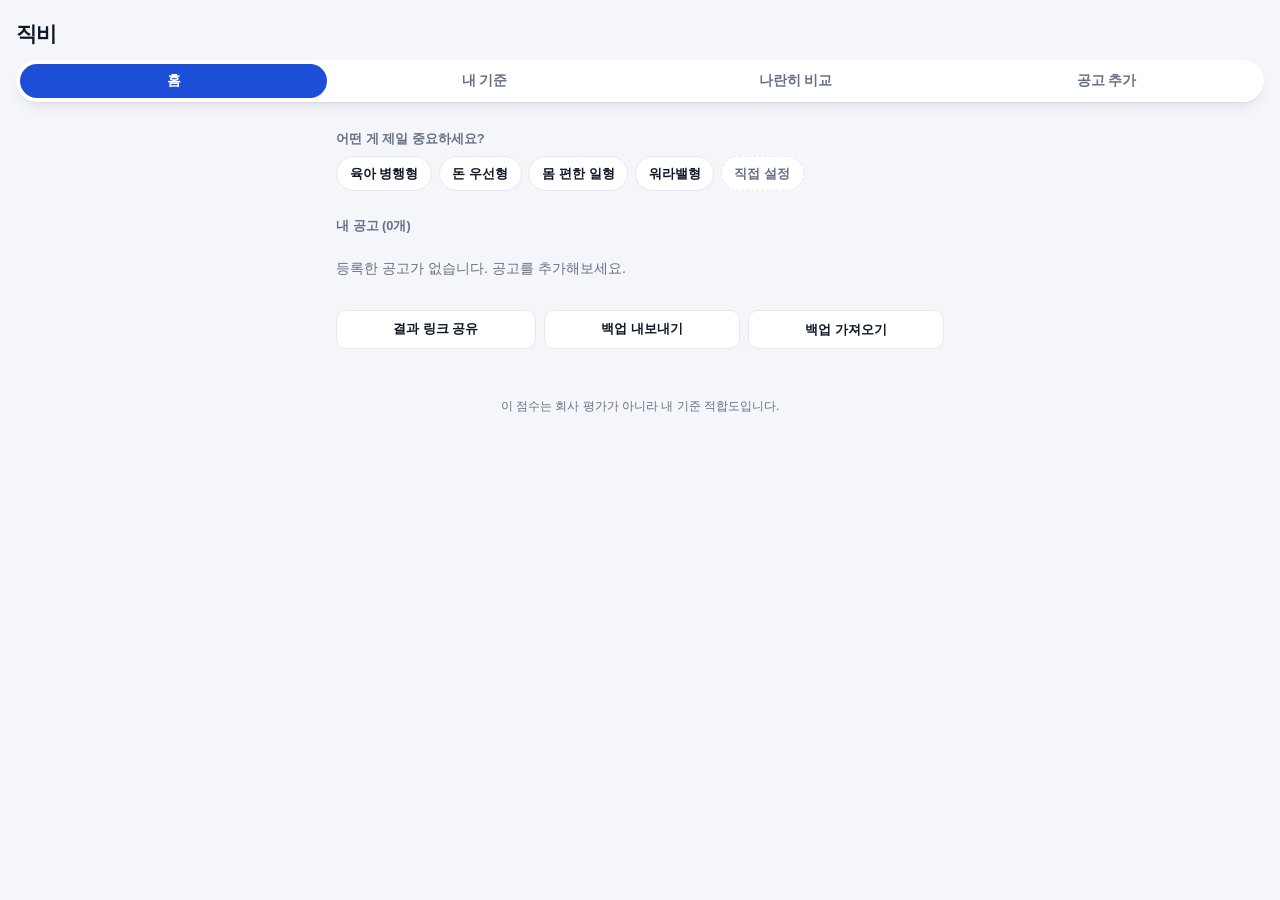
==== docs/index.html @ 04a10ad5 ""공고를 빠르게 옮겨오는 법" 도움말을 홈 → 공고 추가 화면으로 이동 읽어야 할 시점이 공고를 등록하려는 순간인데 홈 목록 아래에 있어서, 정작 등록 화면에 들어오면 안 보였음." ====
<!DOCTYPE html>
<html lang="ko">
<head>
<meta charset="UTF-8">
<meta name="viewport" content="width=device-width, initial-scale=1, viewport-fit=cover">
<title>직비</title>
<meta name="theme-color" content="#1d4ed8">
<meta name="description" content="여러 채용공고를 내 우선순위대로 채점해 순위를 매겨주는 계산기. 서버·가입 없이 무료로 사용합니다.">
<link rel="manifest" href="manifest.json">
<link rel="icon" href="icon.svg">
<link rel="stylesheet" href="css/style.css">
</head>
<body>

<header class="topbar">
  <h1 data-i18n="app.title"></h1>
  <nav class="topnav">
    <button type="button" data-nav="home" data-i18n="nav.home"></button>
    <button type="button" data-nav="criteria" data-i18n="nav.criteria"></button>
    <button type="button" data-nav="compare" data-i18n="nav.compare"></button>
    <button type="button" id="add-job-btn" data-i18n="nav.addJob"></button>
  </nav>
</header>

<div id="share-banner" class="banner" hidden data-i18n="share.viewOnly"></div>

<main>

  <!-- ① 홈 -->
  <section id="view-home" class="view">
    <p class="question" data-i18n="home.question"></p>
    <div class="template-row">
      <button type="button" class="template-btn" data-template="parenting" data-i18n="template.parenting"></button>
      <button type="button" class="template-btn" data-template="money" data-i18n="template.money"></button>
      <button type="button" class="template-btn" data-template="easy" data-i18n="template.easy"></button>
      <button type="button" class="template-btn" data-template="balance" data-i18n="template.balance"></button>
      <button type="button" class="template-btn ghost" data-template="custom" data-i18n="template.custom"></button>
    </div>

    <h2 id="job-count-label"></h2>
    <p id="explain-text" class="explain"></p>
    <div id="job-list"></div>

    <div class="action-row secondary-row">
      <button type="button" id="share-btn" data-i18n="share.link"></button>
      <button type="button" id="backup-export-btn" data-i18n="backup.export"></button>
      <label class="file-label">
        <span data-i18n="backup.import"></span>
        <input type="file" id="backup-import-input" accept="application/json" hidden>
      </label>
    </div>
  </section>

  <!-- ② 내 기준 (중요도 + 필수조건 + 희망값) -->
  <section id="view-criteria" class="view" hidden>
    <h2 data-i18n="criteria.title"></h2>

    <div id="criteria-live-rank" class="live-rank"></div>

    <h3 data-i18n="criteria.weightHeader"></h3>
    <div class="weight-list">
      <!-- 항목당: 라벨 + 네이티브 range 슬라이더(0~5) + 별 표시. 라이브러리 없음. -->
      <div class="weight-row">
        <label data-i18n="weight.pay"></label>
        <input type="range" min="0" max="5" step="1" data-weight="pay">
        <span class="star-label" data-star-label="pay"></span>
      </div>
      <div class="weight-row">
        <label data-i18n="weight.commute"></label>
        <input type="range" min="0" max="5" step="1" data-weight="commute">
        <span class="star-label" data-star-label="commute"></span>
      </div>
      <div class="weight-row">
        <label data-i18n="weight.endTime"></label>
        <input type="range" min="0" max="5" step="1" data-weight="endTime">
        <span class="star-label" data-star-label="endTime"></span>
      </div>
      <div class="weight-row">
        <label data-i18n="weight.startTime"></label>
        <input type="range" min="0" max="5" step="1" data-weight="startTime">
        <span class="star-label" data-star-label="startTime"></span>
      </div>
      <div class="weight-row">
        <label data-i18n="weight.days"></label>
        <input type="range" min="0" max="5" step="1" data-weight="days">
        <span class="star-label" data-star-label="days"></span>
      </div>
      <div class="weight-row">
        <label data-i18n="weight.intensity"></label>
        <input type="range" min="0" max="5" step="1" data-weight="intensity">
        <span class="star-label" data-star-label="intensity"></span>
      </div>
      <div class="weight-row">
        <label data-i18n="weight.stability"></label>
        <input type="range" min="0" max="5" step="1" data-weight="stability">
        <span class="star-label" data-star-label="stability"></span>
      </div>
    </div>

    <h3 data-i18n="criteria.limitHeader"></h3>
    <div class="limit-list">
      <div class="field-row">
        <label for="limit-minPay" data-i18n="limit.minPay"></label>
        <input type="number" id="limit-minPay" min="0" inputmode="numeric" placeholder="—">
        <span data-i18n="unit.manwon"></span>
      </div>
      <div class="field-row">
        <label for="limit-maxEndTime" data-i18n="limit.maxEndTime"></label>
        <input type="time" id="limit-maxEndTime">
      </div>
      <div class="field-row">
        <label for="limit-maxCommute" data-i18n="limit.maxCommute"></label>
        <input type="number" id="limit-maxCommute" min="0" inputmode="numeric" placeholder="—">
        <span data-i18n="unit.min"></span>
      </div>
      <div class="field-row">
        <label for="limit-maxDays" data-i18n="limit.maxDays"></label>
        <input type="number" id="limit-maxDays" min="1" max="7" inputmode="numeric" placeholder="—">
        <span data-i18n="unit.day"></span>
      </div>
    </div>

    <details class="target-details">
      <summary data-i18n="criteria.targetHeader"></summary>
      <div class="field-row">
        <label for="target-commute" data-i18n="target.commute"></label>
        <input type="number" id="target-commute" min="0" inputmode="numeric">
        <span data-i18n="unit.min"></span>
      </div>
      <div class="field-row">
        <label for="target-endTime" data-i18n="target.endTime"></label>
        <input type="time" id="target-endTime">
      </div>
      <div class="field-row">
        <label for="target-startTime" data-i18n="target.startTime"></label>
        <input type="time" id="target-startTime">
      </div>
      <div class="field-row">
        <label for="target-days" data-i18n="target.days"></label>
        <input type="number" id="target-days" min="1" max="7" inputmode="numeric">
        <span data-i18n="unit.day"></span>
      </div>
    </details>

    <div class="action-row">
      <button type="button" id="criteria-save-btn" class="primary" data-i18n="criteria.save"></button>
      <button type="button" data-nav="home" data-i18n="compare.back"></button>
    </div>
  </section>

  <!-- ③ 공고 등록 -->
  <section id="view-jobform" class="view" hidden>
    <h2 data-i18n="job.formTitle"></h2>

    <details class="copy-help">
      <summary data-i18n="job.shareHelp.summary"></summary>
      <p data-i18n="job.shareHelp.intro"></p>
      <ol>
        <li data-i18n="job.shareHelp.step1"></li>
        <li data-i18n="job.shareHelp.step2"></li>
        <li data-i18n="job.shareHelp.step3"></li>
      </ol>
      <p data-i18n="job.shareHelp.note"></p>
    </details>

    <details class="copy-help">
      <summary data-i18n="job.copyHelp.summary"></summary>
      <p data-i18n="job.copyHelp.intro"></p>
      <p class="copy-help-method" data-i18n="job.copyHelp.method1Title"></p>
      <ol>
        <li data-i18n="job.copyHelp.step1"></li>
        <li data-i18n="job.copyHelp.step2"></li>
        <li data-i18n="job.copyHelp.step3"></li>
      </ol>
      <p class="copy-help-method" data-i18n="job.copyHelp.method2Title"></p>
      <ol>
        <li data-i18n="job.copyHelp.step4"></li>
        <li data-i18n="job.copyHelp.step5"></li>
      </ol>
      <p data-i18n="job.copyHelp.fallback"></p>
    </details>

    <div class="paste-box">
      <label for="jf-paste" data-i18n="job.paste.label"></label>
      <textarea id="jf-paste" rows="3" data-i18n-placeholder="job.paste.placeholder"></textarea>
      <button type="button" id="jf-paste-apply" data-i18n="job.paste.apply"></button>
      <p id="jf-paste-result" class="paste-result"></p>
    </div>

    <div class="field-row">
      <label for="jf-name" data-i18n="job.name"></label>
      <input type="text" id="jf-name" maxlength="40">
      <span class="field-error" id="jf-name-err"></span>
    </div>

    <div class="field-row">
      <label for="jf-payAmount" data-i18n="job.pay"></label>
      <input type="number" id="jf-payAmount" min="0" inputmode="numeric">
      <span id="jf-payUnit"></span>
      <select id="jf-payType">
        <option value="monthly" data-i18n="job.payType.monthly"></option>
        <option value="hourly" data-i18n="job.payType.hourly"></option>
      </select>
      <span class="field-error" id="jf-payAmount-err"></span>
    </div>

    <div class="field-row">
      <label for="jf-start" data-i18n="job.start"></label>
      <input type="time" id="jf-start">
      <span class="field-error" id="jf-start-err"></span>
      <label for="jf-end" data-i18n="job.end"></label>
      <input type="time" id="jf-end">
      <span class="field-error" id="jf-end-err"></span>
    </div>

    <div class="field-row">
      <label for="jf-days" data-i18n="job.days"></label>
      <input type="number" id="jf-days" min="1" max="7" value="5">
      <span data-i18n="unit.day"></span>
    </div>

    <div class="field-row">
      <label for="jf-commute" data-i18n="job.commute"></label>
      <input type="number" id="jf-commute" min="0" inputmode="numeric">
      <span data-i18n="unit.min"></span>
      <span class="field-error" id="jf-commute-err"></span>
    </div>

    <details class="jobform-more">
      <summary data-i18n="job.more"></summary>
      <div class="field-row">
        <label for="jf-break" data-i18n="job.break"></label>
        <input type="number" id="jf-break" min="0" placeholder="0">
        <span data-i18n="unit.min"></span>
      </div>
      <div class="field-row">
        <label for="jf-intensity" data-i18n="job.intensity"></label>
        <select id="jf-intensity"></select>
      </div>
      <div class="field-row">
        <label for="jf-employmentType" data-i18n="job.employmentType"></label>
        <select id="jf-employmentType"></select>
      </div>
      <div class="field-row">
        <label for="jf-insurance" data-i18n="job.insurance"></label>
        <input type="checkbox" id="jf-insurance">
      </div>
      <div class="field-row">
        <label for="jf-weekendWork" data-i18n="job.weekendWork"></label>
        <input type="checkbox" id="jf-weekendWork">
      </div>
    </details>

    <div class="action-row">
      <button type="button" id="jobform-save-btn" class="primary" data-i18n="job.save"></button>
      <button type="button" id="jobform-cancel-btn" data-i18n="job.cancel"></button>
      <button type="button" id="jf-delete" class="danger" hidden data-i18n="job.delete"></button>
    </div>
  </section>

  <!-- ④ 나란히 비교 -->
  <section id="view-compare" class="view" hidden>
    <h2 data-i18n="compare.title"></h2>
    <div id="compare-table-wrap" class="scroll-x"></div>
    <div class="action-row">
      <button type="button" data-nav="home" data-i18n="compare.back"></button>
    </div>
  </section>

</main>

<footer>
  <p data-i18n="app.footer.disclaimer"></p>
</footer>

<script src="js/strings.ko.js"></script>
<script src="js/i18n.js"></script>
<script src="js/score.js"></script>
<script src="js/shareParse.js"></script>
<script src="js/app.js"></script>
</body>
</html>
---- docs/css/style.css ----
:root {
  --bg: #f4f6fa;
  --surface: #ffffff;
  --text: #101828;
  --muted: #667085;
  --accent: #1d4ed8;
  --accent-weak: #eaf0fe;
  --border: #e4e8f0;
  --danger: #d92d20;
  --hero-from: #1d4ed8;
  --hero-to: #1b3a9e;
  --hero-ink: #ffffff;
  --hero-ink-weak: rgba(255, 255, 255, 0.82);
  --radius: 16px;
  --radius-sm: 10px;
  --shadow: 0 1px 2px rgba(16, 24, 40, 0.06), 0 8px 18px -9px rgba(16, 24, 40, 0.16);
  --shadow-hero: 0 12px 26px -11px rgba(29, 78, 216, 0.6);
}
@media (prefers-color-scheme: dark) {
  :root {
    --bg: #0e1116;
    --surface: #181d25;
    --text: #e8ecf2;
    --muted: #94a1b5;
    --accent: #7ca0ff;
    --accent-weak: #18243d;
    --border: #262e3a;
    --danger: #f07267;
    --hero-from: #2c5ce0;
    --hero-to: #1a2f6b;
    --shadow: 0 1px 2px rgba(0, 0, 0, 0.5), 0 8px 18px -9px rgba(0, 0, 0, 0.8);
    --shadow-hero: 0 12px 26px -11px rgba(0, 0, 0, 0.7);
  }
}

* { box-sizing: border-box; }
body {
  margin: 0;
  background: var(--bg);
  color: var(--text);
  font-family: -apple-system, BlinkMacSystemFont, "Apple SD Gothic Neo", "Malgun Gothic", sans-serif;
  line-height: 1.5;
  padding-bottom: 3rem;
}

.topbar {
  background: var(--bg);
  padding: 1.1rem 1rem 0.7rem;
  position: sticky;
  top: 0;
  z-index: 10;
}
.topbar h1 { font-size: 1.3rem; font-weight: 900; letter-spacing: -0.04em; margin: 0 0 0.7rem; }
/* 세그먼트 pill 하나 안에 4개 — 버튼 4개가 각자 테두리를 갖는 것보다 조용하다. */
.topnav {
  display: flex;
  gap: 0.25rem;
  background: var(--surface);
  border-radius: 999px;
  padding: 0.25rem;
  box-shadow: var(--shadow);
}
.topnav button {
  flex: 1;
  padding: 0.5rem 0.3rem;
  border: none;
  background: transparent;
  border-radius: 999px;
  font-size: 0.85rem;
  font-weight: 600;
  color: var(--muted);
  cursor: pointer;
}
.topnav button.active { background: var(--accent); color: #fff; }

.banner {
  background: var(--accent-weak);
  color: var(--accent);
  text-align: center;
  padding: 0.5rem;
  font-size: 0.85rem;
}

main { max-width: 640px; margin: 0 auto; padding: 1rem; }

/* 기준 템플릿은 한 번 고르고 마는 것 — 점수·순위보다 커 보이면 안 된다. 칩으로 낮춘다. */
.question { font-size: 0.8rem; font-weight: 600; color: var(--muted); margin: 0 0 0.5rem; }

.template-row { display: flex; flex-wrap: wrap; gap: 0.4rem; margin-bottom: 1.6rem; }
.template-btn {
  padding: 0.45rem 0.8rem;
  border: 1px solid var(--border);
  border-radius: 999px;
  background: var(--surface);
  color: var(--text);
  font-size: 0.83rem;
  font-weight: 600;
  cursor: pointer;
}
.template-btn.ghost { border-style: dashed; color: var(--muted); }
.template-btn.active {
  background: var(--accent);
  border-color: var(--accent);
  color: #fff;
}

h2 { font-size: 0.8rem; color: var(--muted); font-weight: 600; margin: 1.4rem 0 0.6rem; }
h3 { font-size: 0.8rem; color: var(--muted); font-weight: 600; margin: 1.4rem 0 0.4rem; }

.explain:empty { display: none; } /* 공고가 없을 땐 빈 박스만 남아서 숨긴다 */
.explain {
  color: var(--muted);
  font-size: 0.88rem;
  line-height: 1.6;
  margin: 0 0 0.9rem;
}

.job-cards { list-style: none; margin: 0; padding: 0; display: flex; flex-direction: column; gap: 0.6rem; }
.job-card {
  background: var(--surface);
  border-radius: var(--radius);
  box-shadow: var(--shadow);
  padding: 0.9rem;
  display: grid;
  grid-template-columns: auto 1fr auto;
  grid-template-areas: "rank main del";
  column-gap: 0.65rem;
  align-items: start;
  cursor: pointer;
}
/* 1위만 짙은 카드. 색이 곧 "가장 잘 맞는 것"이라는 뜻이 된다. */
.job-card.hero {
  grid-template-areas: "rank rank del" "main main main";
  row-gap: 0.55rem;
  background: linear-gradient(145deg, var(--hero-from), var(--hero-to));
  color: var(--hero-ink);
  box-shadow: var(--shadow-hero);
}
.job-rank {
  grid-area: rank;
  font-size: 0.78rem;
  font-weight: 800;
  color: var(--muted);
  font-variant-numeric: tabular-nums;
  padding-top: 0.15rem;
  min-width: 1rem;
}
.job-card.hero .job-rank { color: var(--hero-ink-weak); letter-spacing: 0.06em; padding-top: 0; }
.job-main { grid-area: main; min-width: 0; }
.job-name {
  display: -webkit-box; -webkit-line-clamp: 2; -webkit-box-orient: vertical; overflow: hidden;
  font-size: 0.95rem; font-weight: 700; line-height: 1.4;
}
.job-card.hero .job-name { font-size: 1.05rem; font-weight: 800; }
.job-foot {
  display: flex; align-items: flex-end; justify-content: space-between;
  gap: 0.6rem; margin-top: 0.55rem;
}
.job-wage { color: var(--muted); font-size: 0.78rem; font-variant-numeric: tabular-nums; }
.job-score {
  font-size: 1.5rem; font-weight: 900; letter-spacing: -0.05em; line-height: 0.95;
  font-variant-numeric: tabular-nums; white-space: nowrap; flex-shrink: 0;
}
.job-card.hero .job-score { font-size: 2rem; }
.job-card.hero .job-wage { color: var(--hero-ink-weak); }
.job-score i { font-style: normal; font-size: 0.72rem; font-weight: 700; color: var(--muted); margin-left: 0.12rem; }
.job-card.hero .job-score i { color: var(--hero-ink-weak); }
.job-source-link { display: inline-block; margin-top: 0.45rem; font-size: 0.78rem; color: var(--accent); }
.job-card.hero .job-source-link { color: var(--hero-ink-weak); }
.job-card .job-delete-btn { grid-area: del; }

.job-cards.rejected { margin-top: 0.9rem; }
.rejected-card {
  position: relative; display: flex; flex-direction: column; gap: 0.2rem;
  cursor: default; padding-right: 2.4rem; box-shadow: none;
  border: 1px solid var(--border); background: transparent;
}
.reject-label { color: var(--danger); font-weight: 800; font-size: 0.75rem; }
.reject-reason { color: var(--muted); font-size: 0.8rem; }
.reject-delete-btn, .job-delete-btn {
  width: 1.7rem; height: 1.7rem; border-radius: 50%;
  border: 1px solid var(--border); background: var(--surface);
  color: var(--muted); font-size: 0.85rem; line-height: 1; cursor: pointer;
  flex-shrink: 0;
}
.job-card.hero .job-delete-btn {
  border-color: rgba(255, 255, 255, 0.35); background: rgba(255, 255, 255, 0.12); color: #fff;
}
.reject-delete-btn { position: absolute; top: 0.55rem; right: 0.6rem; }
.reject-delete-btn:hover, .job-delete-btn:hover { color: var(--danger); border-color: var(--danger); }

.empty, .notice, .hint { color: var(--muted); font-size: 0.9rem; padding: 0.5rem 0; }
.notice { color: var(--danger); }

.action-row { display: flex; flex-wrap: wrap; gap: 0.5rem; margin-top: 1.4rem; }
.action-row button {
  flex: 1 1 auto;
  padding: 0.75rem 0.9rem;
  border-radius: var(--radius-sm);
  border: 1px solid var(--border);
  background: var(--surface);
  color: var(--text);
  font-size: 0.9rem;
  font-weight: 600;
  cursor: pointer;
}
.action-row button.primary { background: var(--accent); color: #fff; border-color: var(--accent); font-weight: 800; }
.action-row button.danger { background: transparent; color: var(--danger); border-color: var(--danger); }
.secondary-row button, .secondary-row .file-label { font-size: 0.8rem; padding: 0.55rem 0.7rem; font-weight: 600; }
.file-label {
  flex: 1 1 auto;
  display: flex; align-items: center; justify-content: center;
  border: 1px solid var(--border); border-radius: var(--radius-sm); background: var(--surface);
  font-size: 0.8rem; cursor: pointer;
}

.live-rank {
  background: var(--surface); border-radius: var(--radius); box-shadow: var(--shadow);
  padding: 0.5rem 0.8rem; margin-bottom: 1rem;
}
.live-rank-row {
  display: flex; align-items: center; justify-content: space-between; gap: 0.5rem;
  font-size: 0.85rem; padding: 0.4rem 0;
}
.live-rank-row + .live-rank-row { border-top: 1px solid var(--border); }
.live-rank-row > span:first-child { flex: 1 1 auto; min-width: 0; overflow: hidden; text-overflow: ellipsis; white-space: nowrap; }
/* 이름이 길면 점수가 "92"/"점"으로 세로로 쪼개진다 — 점수 쪽을 줄이지 못하게 막는다. */
.live-rank-score { font-weight: 800; font-variant-numeric: tabular-nums; white-space: nowrap; flex-shrink: 0; }

.weight-list, .limit-list { display: flex; flex-direction: column; gap: 0.6rem; }
.weight-row { display: grid; grid-template-columns: 5.5rem 1fr 4rem; align-items: center; gap: 0.5rem; }
.weight-row label { font-size: 0.85rem; }
.weight-row input[type="range"] { width: 100%; accent-color: var(--accent); }
.star-label { color: var(--accent); text-align: right; font-size: 0.9rem; letter-spacing: 1px; }

.field-row { display: flex; flex-wrap: wrap; align-items: center; gap: 0.4rem; margin-bottom: 0.5rem; }
.field-row label { flex: 1 1 100%; font-size: 0.8rem; color: var(--muted); }
.field-row input, .field-row select {
  flex: 1 1 auto;
  padding: 0.6rem 0.65rem;
  border: 1px solid var(--border);
  border-radius: var(--radius-sm);
  background: var(--surface);
  color: var(--text);
  font-size: 0.95rem;
  min-width: 0;
}
.field-row input:focus-visible, .field-row select:focus-visible, .paste-box textarea:focus-visible {
  outline: 2px solid var(--accent);
  outline-offset: 1px;
}
.field-row span:not(.field-error) { font-size: 0.8rem; color: var(--muted); }
.field-error { flex-basis: 100%; color: var(--danger); font-size: 0.78rem; }

details.target-details, details.jobform-more, details.copy-help {
  border: none; border-radius: var(--radius); box-shadow: var(--shadow);
  padding: 0.7rem 0.9rem; margin-top: 0.9rem; background: var(--surface);
}
details summary { cursor: pointer; font-size: 0.88rem; color: var(--accent); font-weight: 600; }
details[open] summary { margin-bottom: 0.6rem; }
.copy-help p, .copy-help li { font-size: 0.85rem; color: var(--muted); }
.copy-help-method { font-weight: 600; color: var(--text) !important; margin: 0.7rem 0 0.2rem; }
.copy-help ol { padding-left: 1.2rem; margin: 0.2rem 0; }

.paste-box {
  border: 1px dashed var(--accent);
  border-radius: var(--radius);
  padding: 0.7rem 0.8rem;
  margin-top: 0.8rem;
  background: var(--accent-weak);
}
.paste-box label { display: block; font-size: 0.88rem; font-weight: 600; color: var(--accent); margin-bottom: 0.4rem; }
.paste-box textarea {
  width: 100%;
  padding: 0.6rem 0.65rem;
  border: 1px solid var(--border);
  border-radius: var(--radius-sm);
  background: var(--surface);
  color: var(--text);
  font-size: 0.9rem;
  font-family: inherit;
  resize: vertical;
}
.paste-box button {
  margin-top: 0.5rem;
  width: 100%;
  padding: 0.65rem;
  border: none;
  border-radius: var(--radius-sm);
  background: var(--accent);
  color: #fff;
  font-size: 0.9rem;
  font-weight: 800;
  cursor: pointer;
}
.paste-result:empty { display: none; }
.paste-result { margin: 0.5rem 0 0; font-size: 0.82rem; color: var(--text); }

.scroll-x { overflow-x: auto; -webkit-overflow-scrolling: touch; }
.compare-table {
  border-collapse: collapse; width: 100%; min-width: 480px; font-size: 0.85rem;
  font-variant-numeric: tabular-nums;
}
.compare-table th, .compare-table td { border-bottom: 1px solid var(--border); padding: 0.55rem 0.6rem; text-align: center; white-space: nowrap; }
.compare-table thead th { color: var(--muted); font-weight: 800; }
.compare-table tbody th { text-align: left; color: var(--muted); font-weight: 500; }
.compare-table .total-row th, .compare-table .total-row td { font-weight: 900; color: var(--accent); }
.bar { background: var(--accent-weak); border-radius: 999px; height: 6px; margin-bottom: 3px; overflow: hidden; }
.bar-fill { background: var(--accent); height: 100%; }

footer { max-width: 640px; margin: 2rem auto 0; padding: 0 1rem; text-align: center; color: var(--muted); font-size: 0.75rem; }

@media (min-width: 500px) {
  .weight-row { grid-template-columns: 7rem 1fr 5rem; }
}
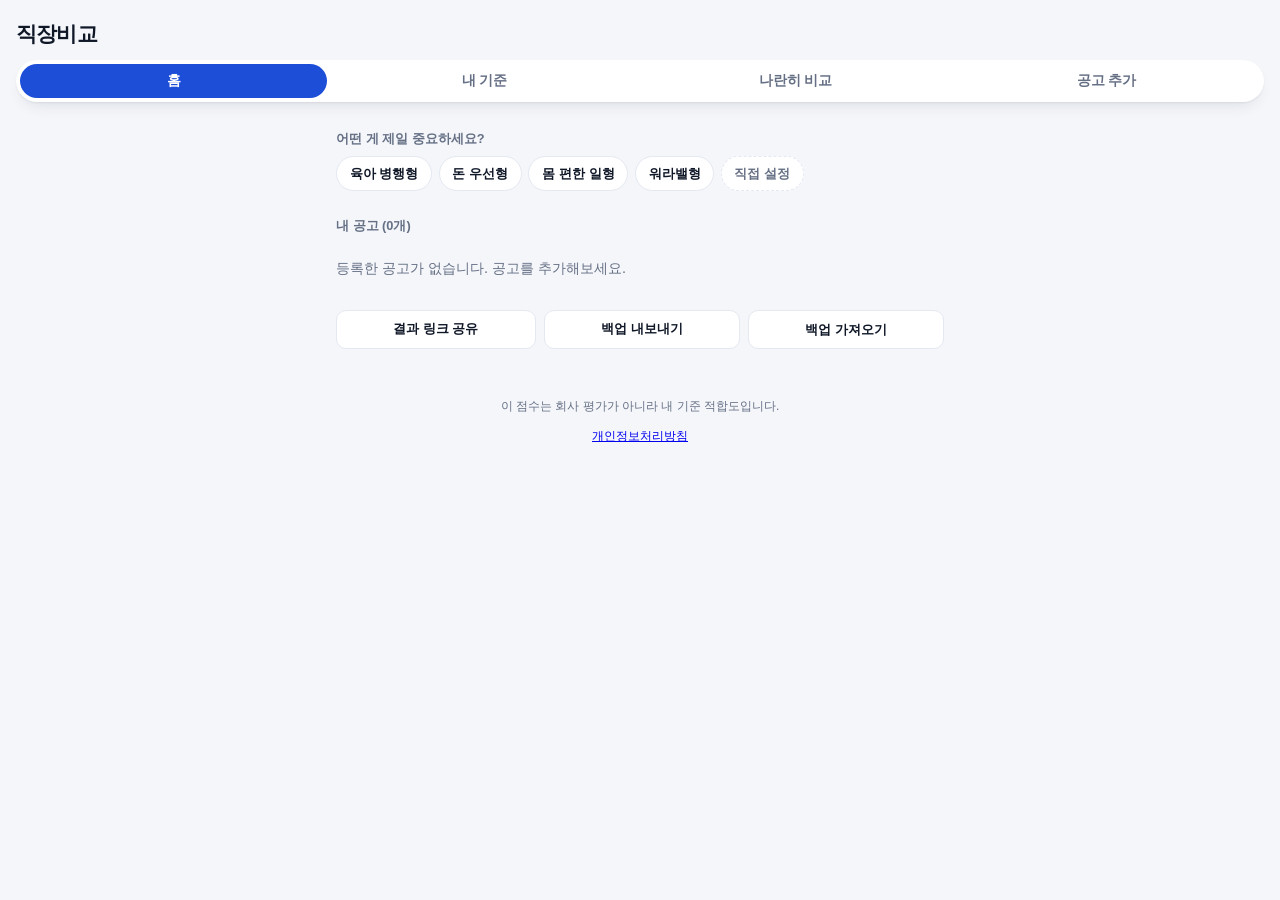
==== commit 3639bcba: "플레이스토어 출시 준비 — 버그 6건 수정, R8 리소스축소·미사용권한 제거, 스토어 자산 웹: - 앱 이름을 "직장비교"로 통일. 도움말이 공유 목록에서 "직비"를 찾으라고 안내" ====
--- a/docs/index.html
+++ b/docs/index.html
@@ -3,7 +3,7 @@
 <head>
 <meta charset="UTF-8">
 <meta name="viewport" content="width=device-width, initial-scale=1, viewport-fit=cover">
-<title>직비</title>
+<title>직장비교 — 나에게 맞는 직장 계산기</title>
 <meta name="theme-color" content="#1d4ed8">
 <meta name="description" content="여러 채용공고를 내 우선순위대로 채점해 순위를 매겨주는 계산기. 서버·가입 없이 무료로 사용합니다.">
 <link rel="manifest" href="manifest.json">
@@ -61,38 +61,38 @@
     <div class="weight-list">
       <!-- 항목당: 라벨 + 네이티브 range 슬라이더(0~5) + 별 표시. 라이브러리 없음. -->
       <div class="weight-row">
-        <label data-i18n="weight.pay"></label>
-        <input type="range" min="0" max="5" step="1" data-weight="pay">
+        <label for="w-pay" data-i18n="weight.pay"></label>
+        <input type="range" id="w-pay" min="0" max="5" step="1" data-weight="pay">
         <span class="star-label" data-star-label="pay"></span>
       </div>
       <div class="weight-row">
-        <label data-i18n="weight.commute"></label>
-        <input type="range" min="0" max="5" step="1" data-weight="commute">
+        <label for="w-commute" data-i18n="weight.commute"></label>
+        <input type="range" id="w-commute" min="0" max="5" step="1" data-weight="commute">
         <span class="star-label" data-star-label="commute"></span>
       </div>
       <div class="weight-row">
-        <label data-i18n="weight.endTime"></label>
-        <input type="range" min="0" max="5" step="1" data-weight="endTime">
+        <label for="w-endTime" data-i18n="weight.endTime"></label>
+        <input type="range" id="w-endTime" min="0" max="5" step="1" data-weight="endTime">
         <span class="star-label" data-star-label="endTime"></span>
       </div>
       <div class="weight-row">
-        <label data-i18n="weight.startTime"></label>
-        <input type="range" min="0" max="5" step="1" data-weight="startTime">
+        <label for="w-startTime" data-i18n="weight.startTime"></label>
+        <input type="range" id="w-startTime" min="0" max="5" step="1" data-weight="startTime">
         <span class="star-label" data-star-label="startTime"></span>
       </div>
       <div class="weight-row">
-        <label data-i18n="weight.days"></label>
-        <input type="range" min="0" max="5" step="1" data-weight="days">
+        <label for="w-days" data-i18n="weight.days"></label>
+        <input type="range" id="w-days" min="0" max="5" step="1" data-weight="days">
         <span class="star-label" data-star-label="days"></span>
       </div>
       <div class="weight-row">
-        <label data-i18n="weight.intensity"></label>
-        <input type="range" min="0" max="5" step="1" data-weight="intensity">
+        <label for="w-intensity" data-i18n="weight.intensity"></label>
+        <input type="range" id="w-intensity" min="0" max="5" step="1" data-weight="intensity">
         <span class="star-label" data-star-label="intensity"></span>
       </div>
       <div class="weight-row">
-        <label data-i18n="weight.stability"></label>
-        <input type="range" min="0" max="5" step="1" data-weight="stability">
+        <label for="w-stability" data-i18n="weight.stability"></label>
+        <input type="range" id="w-stability" min="0" max="5" step="1" data-weight="stability">
         <span class="star-label" data-star-label="stability"></span>
       </div>
     </div>
@@ -261,6 +261,7 @@
   <!-- ④ 나란히 비교 -->
   <section id="view-compare" class="view" hidden>
     <h2 data-i18n="compare.title"></h2>
+    <p id="compare-scroll-hint" class="hint" hidden data-i18n="compare.scrollHint"></p>
     <div id="compare-table-wrap" class="scroll-x"></div>
     <div class="action-row">
       <button type="button" data-nav="home" data-i18n="compare.back"></button>
@@ -271,6 +272,7 @@
 
 <footer>
   <p data-i18n="app.footer.disclaimer"></p>
+  <p><a href="privacy.html" data-i18n="app.footer.privacy"></a></p>
 </footer>
 
 <script src="js/strings.ko.js"></script>
--- a/docs/css/style.css
+++ b/docs/css/style.css
@@ -40,12 +40,13 @@
   color: var(--text);
   font-family: -apple-system, BlinkMacSystemFont, "Apple SD Gothic Neo", "Malgun Gothic", sans-serif;
   line-height: 1.5;
-  padding-bottom: 3rem;
+  /* viewport-fit=cover라 Android 15 edge-to-edge에서 내용이 제스처바 뒤로 들어간다 */
+  padding-bottom: calc(3rem + env(safe-area-inset-bottom));
 }
 
 .topbar {
   background: var(--bg);
-  padding: 1.1rem 1rem 0.7rem;
+  padding: calc(1.1rem + env(safe-area-inset-top)) 1rem 0.7rem;
   position: sticky;
   top: 0;
   z-index: 10;
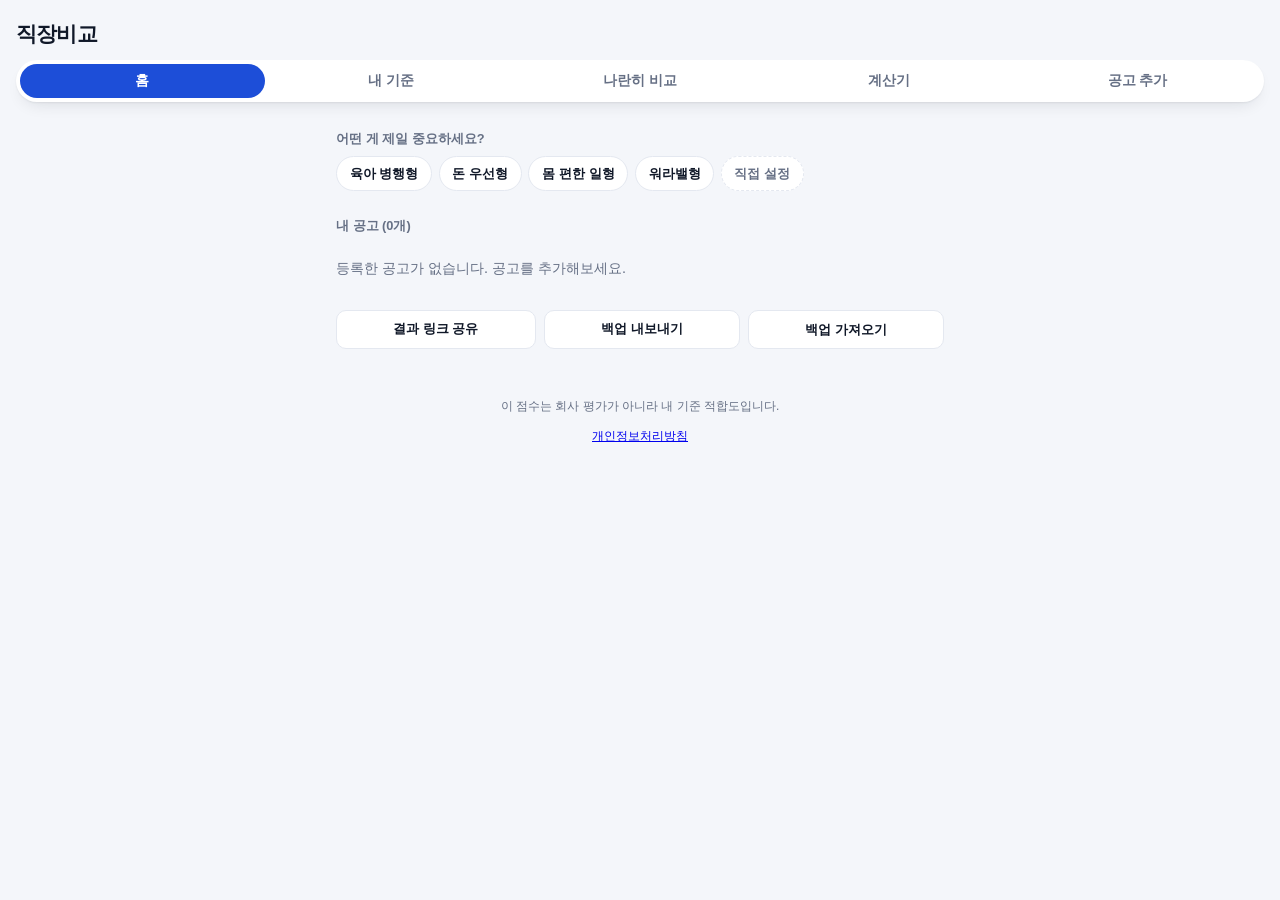
==== commit a137f5b5: "급여에 일급 옵션 추가, 임금계산기(시급/일급/월급/연봉 환산+4대보험/세금/실수령액) 신규 score.js monthlyPayWon에 daily 단위 추가, shareParse." ====
--- a/docs/index.html
+++ b/docs/index.html
@@ -3,9 +3,9 @@
 <head>
 <meta charset="UTF-8">
 <meta name="viewport" content="width=device-width, initial-scale=1, viewport-fit=cover">
-<title>직장비교 — 나에게 맞는 직장 계산기</title>
+<title>직장비교 — 채용공고 비교하고 순위 매기기</title>
 <meta name="theme-color" content="#1d4ed8">
-<meta name="description" content="여러 채용공고를 내 우선순위대로 채점해 순위를 매겨주는 계산기. 서버·가입 없이 무료로 사용합니다.">
+<meta name="description" content="여러 채용공고를 내 우선순위대로 견줘 순위를 매겨줍니다. 서버·가입 없이 무료로 사용합니다.">
 <link rel="manifest" href="manifest.json">
 <link rel="icon" href="icon.svg">
 <link rel="stylesheet" href="css/style.css">
@@ -18,6 +18,7 @@
     <button type="button" data-nav="home" data-i18n="nav.home"></button>
     <button type="button" data-nav="criteria" data-i18n="nav.criteria"></button>
     <button type="button" data-nav="compare" data-i18n="nav.compare"></button>
+    <button type="button" data-nav="calculator" data-i18n="nav.calculator"></button>
     <button type="button" id="add-job-btn" data-i18n="nav.addJob"></button>
   </nav>
 </header>
@@ -200,6 +201,7 @@
       <select id="jf-payType">
         <option value="monthly" data-i18n="job.payType.monthly"></option>
         <option value="hourly" data-i18n="job.payType.hourly"></option>
+        <option value="daily" data-i18n="job.payType.daily"></option>
       </select>
       <span class="field-error" id="jf-payAmount-err"></span>
     </div>
@@ -268,6 +270,48 @@
     </div>
   </section>
 
+  <!-- ⑤ 임금계산기 -->
+  <section id="view-calculator" class="view" hidden>
+    <h2 data-i18n="calc.title"></h2>
+
+    <div class="field-row">
+      <label for="calc-type" data-i18n="calc.type"></label>
+      <select id="calc-type">
+        <option value="hourly" data-i18n="job.payType.hourly"></option>
+        <option value="daily" data-i18n="job.payType.daily"></option>
+        <option value="monthly" selected data-i18n="job.payType.monthly"></option>
+        <option value="annual" data-i18n="calc.payType.annual"></option>
+      </select>
+    </div>
+    <div class="field-row">
+      <label for="calc-amount" data-i18n="calc.amount"></label>
+      <input type="number" id="calc-amount" min="0" inputmode="numeric">
+      <span id="calc-amount-unit"></span>
+      <span class="field-error" id="calc-amount-err"></span>
+    </div>
+    <div class="field-row">
+      <label for="calc-hoursPerDay" data-i18n="calc.hoursPerDay"></label>
+      <input type="number" id="calc-hoursPerDay" min="0" max="24" step="0.5" value="8">
+      <span data-i18n="unit.hour"></span>
+    </div>
+    <div class="field-row">
+      <label for="calc-daysPerWeek" data-i18n="calc.daysPerWeek"></label>
+      <input type="number" id="calc-daysPerWeek" min="0" max="7" step="1" value="5">
+      <span data-i18n="unit.day"></span>
+    </div>
+    <div class="field-row">
+      <label for="calc-dependents" data-i18n="calc.dependents"></label>
+      <input type="number" id="calc-dependents" min="1" step="1" value="1">
+    </div>
+
+    <div class="action-row">
+      <button type="button" id="calc-submit-btn" class="primary" data-i18n="calc.submit"></button>
+    </div>
+
+    <div id="calc-result" class="calc-result" hidden></div>
+    <p class="hint" data-i18n="calc.hint"></p>
+  </section>
+
 </main>
 
 <footer>
@@ -278,6 +322,7 @@
 <script src="js/strings.ko.js"></script>
 <script src="js/i18n.js"></script>
 <script src="js/score.js"></script>
+<script src="js/wageCalc.js"></script>
 <script src="js/shareParse.js"></script>
 <script src="js/app.js"></script>
 </body>
--- a/docs/css/style.css
+++ b/docs/css/style.css
@@ -253,6 +253,18 @@
 .field-row span:not(.field-error) { font-size: 0.8rem; color: var(--muted); }
 .field-error { flex-basis: 100%; color: var(--danger); font-size: 0.78rem; }
 
+.calc-result {
+  background: var(--surface);
+  border-radius: var(--radius);
+  box-shadow: var(--shadow);
+  padding: 0.9rem;
+  margin-top: 1rem;
+}
+.calc-result h3 { margin: 0 0 0.4rem; font-size: 0.85rem; color: var(--muted); }
+.calc-row { display: flex; justify-content: space-between; padding: 0.3rem 0; border-bottom: 1px solid var(--border); }
+.calc-row:last-child { border-bottom: none; }
+.calc-row.net { font-weight: 800; font-size: 1.05rem; color: var(--accent); border-top: 2px solid var(--border); margin-top: 0.3rem; padding-top: 0.6rem; }
+
 details.target-details, details.jobform-more, details.copy-help {
   border: none; border-radius: var(--radius); box-shadow: var(--shadow);
   padding: 0.7rem 0.9rem; margin-top: 0.9rem; background: var(--surface);
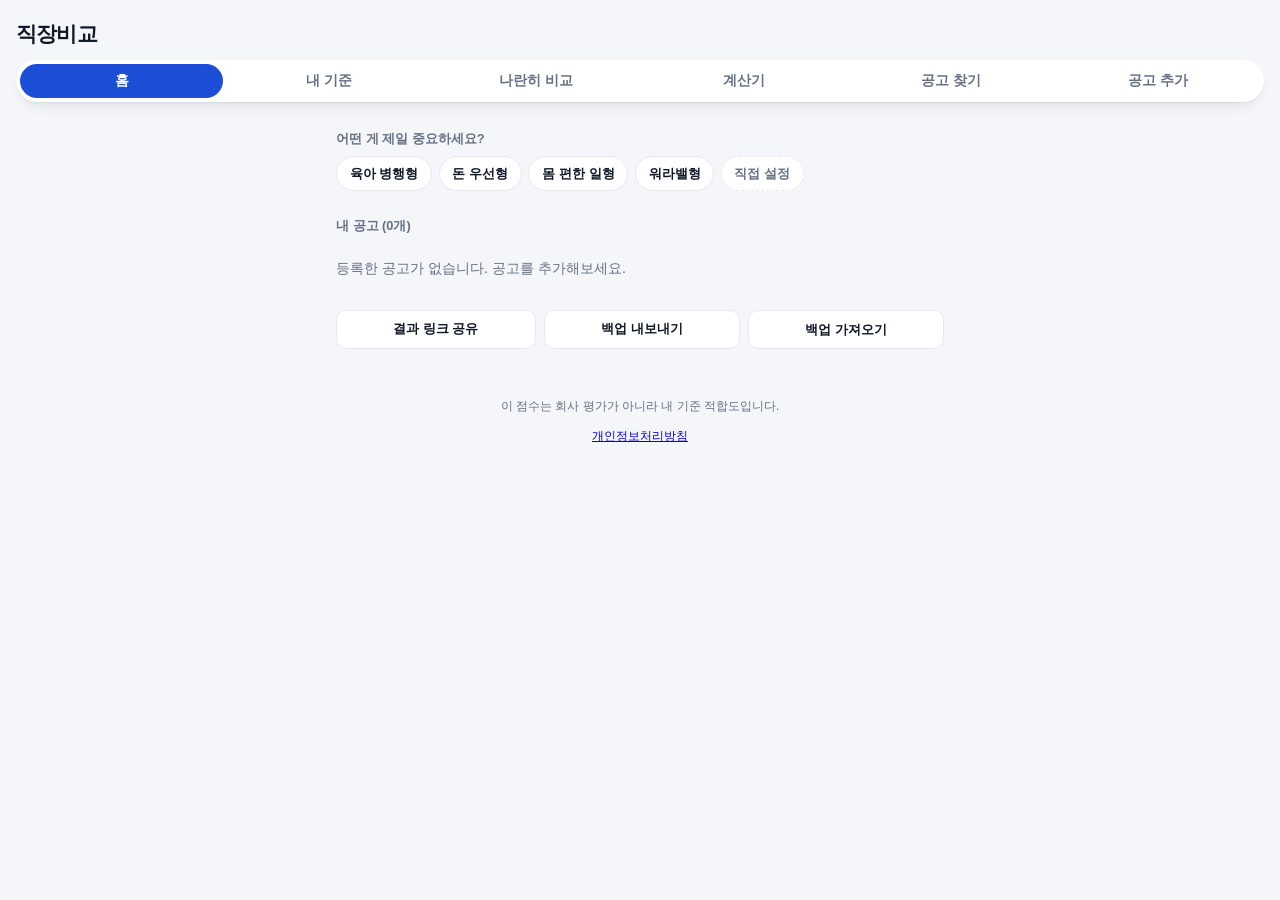
==== commit 1eb1b29e: "공공기관 채용공고 연결 — 공고 찾기 탭 + 하루 1회 자동 수집 설계: tasks/specs/2026-11-17-public-jobs-feed-design.md  - script" ====
--- a/docs/index.html
+++ b/docs/index.html
@@ -19,6 +19,7 @@
     <button type="button" data-nav="criteria" data-i18n="nav.criteria"></button>
     <button type="button" data-nav="compare" data-i18n="nav.compare"></button>
     <button type="button" data-nav="calculator" data-i18n="nav.calculator"></button>
+    <button type="button" data-nav="feed" data-i18n="nav.feed"></button>
     <button type="button" id="add-job-btn" data-i18n="nav.addJob"></button>
   </nav>
 </header>
@@ -300,9 +301,29 @@
       <span data-i18n="unit.day"></span>
     </div>
     <div class="field-row">
+      <label for="calc-otHours" data-i18n="calc.otHours"></label>
+      <input type="number" id="calc-otHours" min="0" step="0.5" value="0">
+      <span data-i18n="unit.hour"></span>
+    </div>
+    <div class="field-row">
+      <label for="calc-holHoursPerDay" data-i18n="calc.holHoursPerDay"></label>
+      <input type="number" id="calc-holHoursPerDay" min="0" max="24" step="0.5" value="0">
+      <span data-i18n="unit.hour"></span>
+    </div>
+    <div class="field-row">
+      <label for="calc-holDays" data-i18n="calc.holDays"></label>
+      <input type="number" id="calc-holDays" min="0" step="1" value="0">
+      <span data-i18n="unit.day"></span>
+    </div>
+    <div class="field-row">
       <label for="calc-dependents" data-i18n="calc.dependents"></label>
       <input type="number" id="calc-dependents" min="1" step="1" value="1">
     </div>
+    <div class="field-row">
+      <label for="calc-taxFree" data-i18n="calc.taxFree"></label>
+      <input type="number" id="calc-taxFree" min="0" step="10000" value="200000">
+      <span data-i18n="unit.won"></span>
+    </div>
 
     <div class="action-row">
       <button type="button" id="calc-submit-btn" class="primary" data-i18n="calc.submit"></button>
@@ -310,6 +331,20 @@
 
     <div id="calc-result" class="calc-result" hidden></div>
     <p class="hint" data-i18n="calc.hint"></p>
+  </section>
+
+  <!-- ⑥ 공고 찾기 (공공기관 채용공고 둘러보기 → 비교에 담기) -->
+  <section id="view-feed" class="view" hidden>
+    <h2 data-i18n="feed.title"></h2>
+    <p class="hint" data-i18n="feed.intro"></p>
+
+    <div class="field-row">
+      <label for="feed-sido" data-i18n="feed.region"></label>
+      <select id="feed-sido"></select>
+    </div>
+
+    <div id="feed-list"></div>
+    <p id="feed-source" class="hint"></p>
   </section>
 
 </main>
@@ -324,6 +359,7 @@
 <script src="js/score.js"></script>
 <script src="js/wageCalc.js"></script>
 <script src="js/shareParse.js"></script>
+<script src="js/feedImport.js"></script>
 <script src="js/app.js"></script>
 </body>
 </html>
--- a/docs/css/style.css
+++ b/docs/css/style.css
@@ -71,6 +71,7 @@
   font-weight: 600;
   color: var(--muted);
   cursor: pointer;
+  white-space: nowrap;
 }
 .topnav button.active { background: var(--accent); color: #fff; }
 
@@ -326,3 +327,37 @@
 @media (min-width: 500px) {
   .weight-row { grid-template-columns: 7rem 1fr 5rem; }
 }
+
+/* ---------- 공고 찾기 (공공기관 채용공고) ---------- */
+/* 목록은 "마감이 급한지"가 가장 먼저 보여야 한다 — D-day를 칩으로 맨 앞에 둔다. */
+.feed-cards { list-style: none; display: flex; flex-direction: column; gap: 0.6rem; }
+.feed-card {
+  background: var(--surface); border-radius: var(--radius); box-shadow: var(--shadow);
+  padding: 0.8rem 0.9rem;
+}
+.feed-head { display: flex; align-items: center; gap: 0.45rem; margin-bottom: 0.3rem; }
+.feed-dday {
+  flex-shrink: 0; font-size: 0.72rem; font-weight: 800; padding: 0.12rem 0.42rem;
+  border-radius: 999px; background: var(--accent-weak); color: var(--accent);
+  font-variant-numeric: tabular-nums;
+}
+.feed-dday.urgent { background: var(--danger); color: #fff; }
+.feed-org { font-size: 0.78rem; color: var(--muted); overflow: hidden; text-overflow: ellipsis; white-space: nowrap; }
+.feed-title { font-size: 0.92rem; font-weight: 700; line-height: 1.35; }
+.feed-meta, .feed-income { font-size: 0.78rem; color: var(--muted); margin-top: 0.2rem; }
+.feed-income-note { font-size: 0.72rem; }
+.feed-actions { display: flex; align-items: center; justify-content: space-between; gap: 0.6rem; margin-top: 0.5rem; }
+.feed-add-btn {
+  padding: 0.42rem 0.8rem; border: none; border-radius: 999px;
+  background: var(--accent); color: #fff; font-size: 0.8rem; font-weight: 700; cursor: pointer;
+}
+.feed-add-btn[disabled] { background: var(--border); color: var(--muted); cursor: default; }
+.feed-unpaid { font-size: 0.78rem; color: var(--muted); margin-left: auto; }
+
+/* 추정값을 숨기지 않는다 — 담아온 공고는 고쳐야 실질시급이 맞는다는 걸 카드에서 바로 말한다. */
+.needs-check {
+  display: inline-block; margin-top: 0.3rem; font-size: 0.7rem; font-weight: 800;
+  padding: 0.1rem 0.4rem; border-radius: 999px; background: var(--danger); color: #fff;
+}
+.needs-check-note { display: block; font-size: 0.72rem; color: var(--muted); margin-top: 0.2rem; line-height: 1.35; }
+.job-card.hero .needs-check-note { color: var(--hero-ink-weak); }
